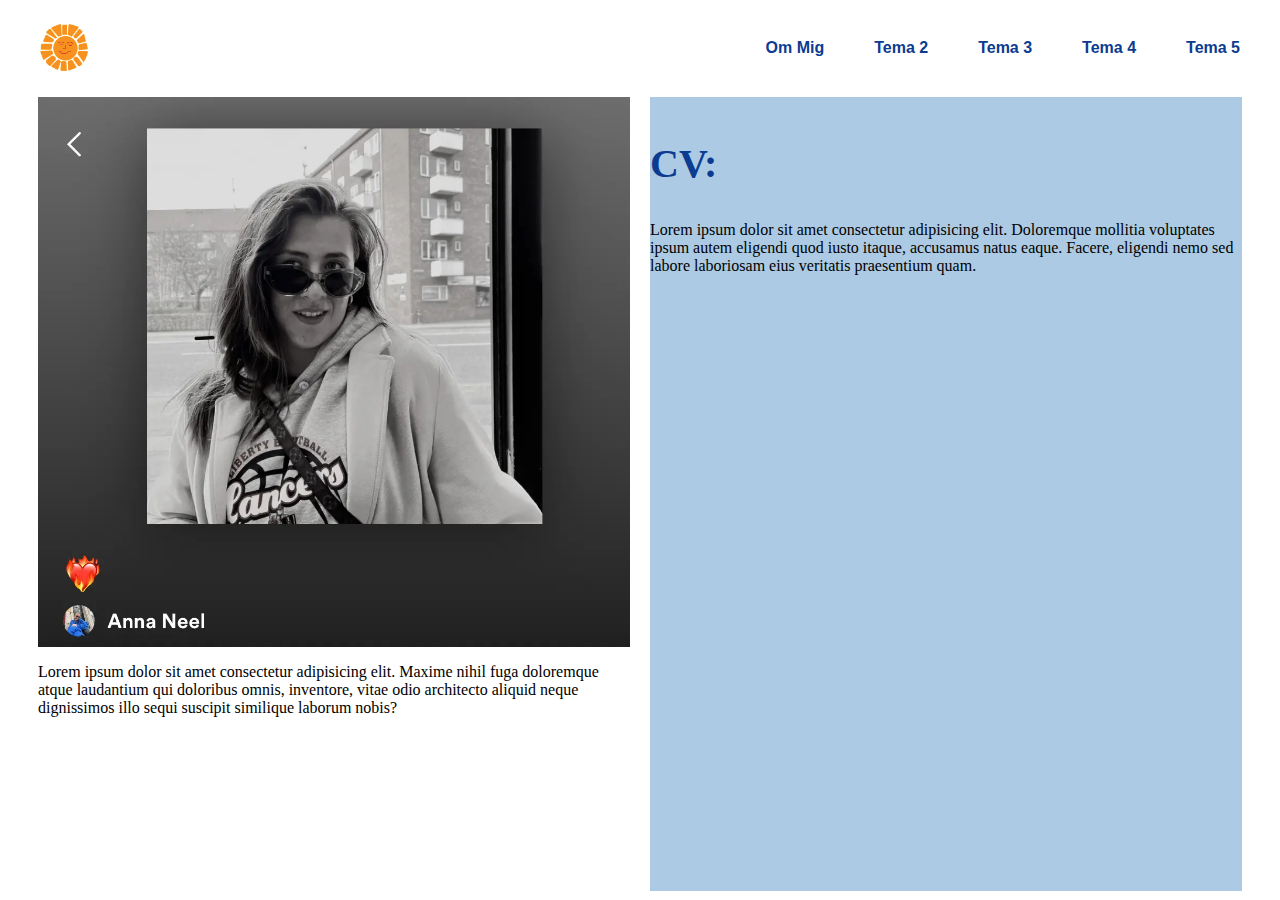
==== cv.html @ e5fc22d8 "rettelser" ====
<!DOCTYPE html>
<html lang="da">

<head>
    <meta charset="UTF-8">
    <meta http-equiv="X-UA-Compatible" content="IE=edge">
    <meta name="viewport" content="width=device-width, initial-scale=1.0">
    <title>Om mig</title>
    <link rel="stylesheet" href="style.css">
    <link rel="stylesheet" href="layout.css">
    <link rel="stylesheet" href="burgermenu.css">
</head>

<body>
    <header>
        <div class="logo">
            <a href="index.html"> <img src="billeder/logo.png" alt="logo"></a>
        </div>
        <nav id="myNav" class="overlay">
            <a href="javascript:void(0)" class="closebtn" onclick="closeNav()"></a>
            <ul class="menu">
                <li><a href="cv.html">Om Mig</a></li>
                <li><a href="tema2.html">Tema 2</a></li>
                <li><a href="tema3.html">Tema 3</a></li>
                <li><a href="tema4.html">Tema 4</a></li>
                <li><a href="tema5.html">Tema 5</a></li>
            </ul>
        </nav>
        <div class="burger">
            <div class="line"></div>
            <div class="line"></div>
            <div class="line"></div>
        </div>
    </header>
    <main>
        <div class="om_mig">
            <div>
                <img src="billeder/portræt.webp" alt="portræt">
                <p>Lorem ipsum dolor sit amet consectetur adipisicing elit. Maxime nihil fuga doloremque atque
                    laudantium
                    qui doloribus omnis, inventore, vitae odio architecto aliquid neque dignissimos illo sequi suscipit
                    similique laborum nobis?</p>
            </div>
            <div>
                <div class="cv_box">
                    <h2>CV:</h2>
                    <p>Lorem ipsum dolor sit amet consectetur adipisicing elit. Doloremque mollitia voluptates ipsum
                        autem
                        eligendi quod iusto itaque, accusamus natus eaque. Facere, eligendi nemo sed labore laboriosam
                        eius
                        veritatis praesentium quam.</p>
                </div>
            </div>

        </div>

    </main>
    <script src="menu.js"></script>
</body>

</html>
---- style.css ----
img {
  width: 100%;
  height: auto;
  display: block;
  margin-left: auto;
  margin-right: auto;
}
.link {
  color: #0b3c91;
  font-weight: 600;
  font-size: 20px;
  background-color: #ea917a;
  border-radius: 30%;
  border: solid 2px #ea917a;
  padding: 10px;
}
/* ////////////Header //////// */
header .logo a {
  font-size: 0.5rem;
  align-items: start;
  -ms-flex-item-align: start;
}
.logo {
  width: 50px;
}
header {
  position: sticky;
  top: 0;
  padding: 1rem 2rem;
  /* box-shadow: 0 12px 28px 0 #fff8e3; */
  display: flex;
  margin-bottom: 10px;
  background-color: white;
}

header nav ul {
  display: flex;
  justify-content: center;
  align-items: center;
  list-style: none;
  margin: 0;
  padding: 0;
  padding-bottom: 0.4rem;
  gap: 50px;
  overflow-x: auto;
  height: 100%;
}
nav {
  width: 100%;
  display: flex;
  justify-content: flex-end;
}

ul {
  position: center;
}
a {
  text-decoration: none;
  color: #0b3c91;
  font-size: 16px;
  justify-content: space-between;
  text-align: right;
  font-family: "Anton", sans-serif;
  font-weight: 600;
}
/* //////////Footer/////// */
.sol {
  width: 30%;
  height: auto;
  display: block;
  margin-left: 10%;
  margin-top: -17%;
}
/* //////////////Forside //////////////// */
.forside_billede {
  width: 80%;
  height: auto;
  display: block;
  margin-left: 10%;
  margin-top: -17%;
}
/* /////////Om mig//////////////// */

.cv_box {
  background-color: #accae3;
  padding-bottom: 600px;
  padding-top: 10px;
}
/* ////////Tema 2 */

.emnesite_box {
  background-color: #accae3;
  padding-bottom: 500px;
  padding-top: 10px;
}
.website_box {
  background-color: #accae3;
  padding-bottom: 103px;
  padding-top: 10px;
  padding-bottom: 20px;
}
.logoer_emne2 {
  width: 20%;
  height: auto;
  margin-left: auto;
  margin-right: auto;
  margin-top: 50px;
  border-radius: 50%;
  background-clip: padding-box;
}
.computer_web {
  width: 100%;
  height: auto;

  margin-left: auto;
  margin-right: auto;
}

/* ////////Typografier//////// */
h1 {
  color: #fe630f;
  font-weight: 600;
  font-size: 100px;
  margin-left: 15%;
}
h2 {
  color: #0b3c91;
  font-weight: 600;
  font-size: 40px;
}
/* ///////////Animationer på ting ///////////// */
.billede {
  width: 400px;
  height: 400px;
  transition: transform 2s ease-in-out;
}
---- layout.css ----
.grid_footer {
  display: grid;
  grid-template-columns: 1fr 1fr;
}

@media (min-width: 810px) {
  .om_mig {
    display: grid;
    grid-template-columns: 1fr 1fr;
    /* flex-direction: column; */
    margin-right: 30px;
    margin-left: 30px;
    gap: 20px;
  }

  /* ////////Emne 2////////////// */
  .grid_website {
    display: grid;
    grid-template-columns: 1fr 1fr 1fr;
    margin-right: 30px;
    margin-left: 30px;
    gap: 20px;
    margin-bottom: 41px;
  }
  .grid_website_2 {
    display: grid;
    grid-template-columns: 1fr 1fr 1fr;
    margin-right: 30px;
    margin-left: 30px;
    gap: 20px;
    margin-bottom: 41px;
  }
  .flex_col {
    display: flex;
    flex-direction: column;
  }
}

.grid_solnedgang {
  display: grid;
  grid-template-columns: 1fr 1fr;
  margin-right: 30px;
  margin-left: 30px;
  gap: 20px;
  margin-bottom: 41px;
}
---- burgermenu.css ----
@media screen and (max-width: 800px) {
  header {
    display: flex;
    justify-content: space-between;
    align-items: end;
    padding: 20px;
    background-color: #ffffff00;
  }

  .logo img {
    width: 200px;
  }

  nav {
    display: flex;
    align-items: center;
  }

  .menu {
    display: flex;
    list-style: none;
    margin: 0;
    padding: 0;
  }

  .menu li {
    margin-right: 20px;
  }

  .menu li:last-child {
    margin-right: 0;
  }

  .menu a {
    display: block;
    padding: 10px;
    color: #333;
    text-decoration: none;
    transition: color 0.3s;
  }

  .menu a:hover {
    color: #18568c;
  }
  .burger {
    width: 30px;
    height: 20px;
    cursor: pointer;
  }

  .burger .line {
    width: 100%;
    height: 2px;
    background-color: #333;
    margin-bottom: 5px;
  }
  .burger {
    display: none;
  }
  .menu {
    display: none;
  }
  .burger {
    display: block;
  }
  .burger.active .line:nth-child(1) {
    transform: rotate(45deg) translate(5px, 5px);
  }

  .burger.active .line:nth-child(2) {
    opacity: 0;
  }

  .burger.active .line:nth-child(3) {
    transform: rotate(-45deg) translate(5px, -5px);
  }

  nav.active .menu {
    display: block;
    background-color: #82b0d9c2;
    position: absolute;
    top: 60px;
    left: 0;
    width: 100%;
    box-shadow: 0 0 10px rgba(0, 0, 0, 0.1);
    z-index: 1;
  }

  nav.active .menu li {
    margin: 10px 20px;
  }

  nav.active .menu a {
    text-align: center;
    font-size: 24px;
  }
  .logo img {
    width: 150px;
  }
}
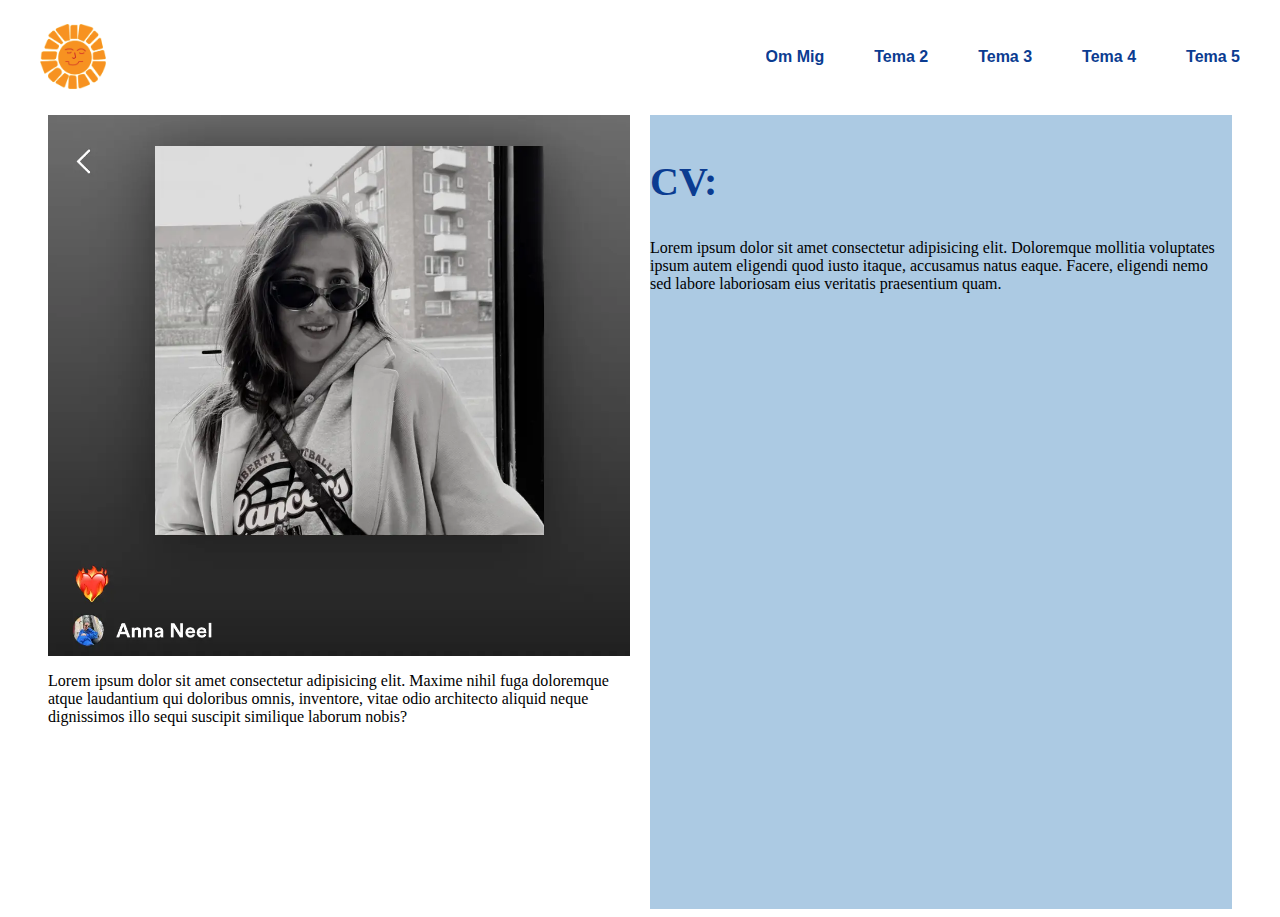
==== commit 2ba55eb8: "nyt" ====
--- a/cv.html
+++ b/cv.html
@@ -35,7 +35,9 @@
     <main>
         <div class="om_mig">
             <div>
-                <img src="billeder/portræt.webp" alt="portræt">
+                <a href="index.html">
+                    <img src="billeder/portræt.webp" alt="portræt">
+                </a>
                 <p>Lorem ipsum dolor sit amet consectetur adipisicing elit. Maxime nihil fuga doloremque atque
                     laudantium
                     qui doloribus omnis, inventore, vitae odio architecto aliquid neque dignissimos illo sequi suscipit
--- a/style.css
+++ b/style.css
@@ -4,6 +4,10 @@
   display: block;
   margin-left: auto;
   margin-right: auto;
+}
+main {
+  margin-left: 10px;
+  margin-right: 10px;
 }
 .link {
   color: #0b3c91;
@@ -21,10 +25,10 @@
   -ms-flex-item-align: start;
 }
 .logo {
-  width: 50px;
+  width: 20px;
 }
 header {
-  position: sticky;
+  /* position: sticky; */
   top: 0;
   padding: 1rem 2rem;
   /* box-shadow: 0 12px 28px 0 #fff8e3; */
@@ -53,7 +57,9 @@
 
 ul {
   position: center;
-}
+  color: #0b3c91;
+}
+
 a {
   text-decoration: none;
   color: #0b3c91;
@@ -71,6 +77,7 @@
   margin-left: 10%;
   margin-top: -17%;
 }
+
 /* //////////////Forside //////////////// */
 .forside_billede {
   width: 80%;
@@ -94,7 +101,7 @@
   padding-top: 10px;
 }
 .website_box {
-  background-color: #accae3;
+  /* background-color: #accae3; */
   padding-bottom: 103px;
   padding-top: 10px;
   padding-bottom: 20px;
@@ -111,16 +118,164 @@
 .computer_web {
   width: 100%;
   height: auto;
-
-  margin-left: auto;
-  margin-right: auto;
-}
+  margin-left: auto;
+  margin-right: auto;
+}
+.computer_web_stor {
+  width: 100%;
+  height: auto;
+  margin-left: auto;
+  margin-right: auto;
+}
+.image_container_2 {
+  position: relative;
+  display: inline-block;
+}
+
+.image_link_2 {
+  position: absolute;
+  top: 81%;
+  left: 51%;
+  transform: translate(-50%, -50%);
+  background-color: none;
+  padding: 8px 0px;
+  text-decoration: none;
+  font-weight: bold;
+  border-radius: 5px;
+  color: black;
+  font-weight: 600;
+  font-size: 20px;
+  background-color: whitesmoke;
+  border: solid 4px black;
+  padding: 10px;
+}
+
+.image_link_2:hover {
+  background-color: #accae3;
+}
+
+/* ////////////Tema 3/////////// */
+
+.billede_3 {
+  width: 100%;
+  height: auto;
+  margin-left: auto;
+  transition: transform 0.1s linear;
+}
+.billede_4 {
+  width: 100%;
+  height: auto;
+  margin-left: auto;
+}
+.pitch_box {
+  width: 82%;
+  height: auto;
+  margin-left: auto;
+  margin-right: auto;
+  margin-top: 20px;
+  border-radius: 50%;
+  background-clip: padding-box;
+}
+.billede_pitch {
+  width: 50%;
+  height: auto;
+  display: block;
+  margin-left: auto;
+  margin-right: auto;
+}
+.image_container {
+  position: relative;
+  display: inline-block;
+}
+
+.image_link {
+  position: absolute;
+  top: 28%;
+  left: 47%;
+  transform: translate(-50%, -50%);
+  background-color: none;
+  color: #f2e546;
+  padding: 8px 0px;
+  text-decoration: none;
+  font-weight: bold;
+  border-radius: 5px;
+}
+
+.image_link:hover {
+  background-color: rgba(0, 0, 0, 0.7);
+}
+
+/* /////////Tema 4////// */
+.spil_billede {
+  width: 90%;
+  height: auto;
+  margin-left: auto;
+  margin-right: auto;
+}
+.joystick {
+  width: 13%;
+  height: 150%;
+  margin-left: auto;
+  margin-right: auto;
+  margin-top: -12%;
+}
+.spil_box {
+  background-color: #accae3;
+  padding-bottom: 170px;
+  padding-top: 11px;
+  width: 33%;
+  height: auto;
+  margin-left: auto;
+  margin-right: auto;
+  margin-top: -184px;
+  background-clip: padding-box;
+  border-radius: 48%;
+}
+
+.tekst_spil {
+  color: black;
+  font-family: Impact, Haettenschweiler, "Arial Narrow Bold", sans-serif;
+  margin-left: 20px;
+  margin-right: 42px;
+  font-size: 11px;
+}
+.spil_css_1 {
+  width: 100%;
+  margin-top: 10%;
+}
+.spil_css_2 {
+  width: 50%;
+  height: 96%;
+  margin-top: 6.5%;
+}
+.baby_1 {
+  width: 13%;
+  margin-right: 20px;
+  margin-top: 20px;
+}
+.baby_2 {
+  width: 13%;
+  margin-right: 80px;
+  margin-top: 80px;
+}
+.kodning_billeder_1 {
+  width: 102%;
+  margin-top: 22px;
+  margin-bottom: 22px;
+}
+.kodning_billeder_2 {
+  width: 100%;
+  margin-top: 22px;
+  margin-bottom: 22px;
+}
+
+/* ///////Tema 5////////// */
 
 /* ////////Typografier//////// */
 h1 {
   color: #fe630f;
   font-weight: 600;
-  font-size: 100px;
+  font-size: 73px;
   margin-left: 15%;
 }
 h2 {
@@ -128,9 +283,23 @@
   font-weight: 600;
   font-size: 40px;
 }
+h3 {
+  color: #fe630f;
+  font-weight: 100;
+  font-size: 20px;
+}
+p {
+  color: black;
+  font-family: "Times New Roman", Times, serif;
+  margin-left: auto;
+  margin-right: auto;
+}
 /* ///////////Animationer på ting ///////////// */
 .billede {
-  width: 400px;
-  height: 400px;
+  width: auto;
+  height: auto;
   transition: transform 2s ease-in-out;
 }
+.billede_pitch {
+  transition: transform 2s ease-in-out;
+}
--- a/layout.css
+++ b/layout.css
@@ -12,35 +12,122 @@
     margin-left: 30px;
     gap: 20px;
   }
-
+  .logo {
+    width: 70px;
+  }
+  header .logo a {
+    font-size: 0.5rem;
+    align-items: start;
+    -ms-flex-item-align: start;
+  }
+  h1 {
+    color: #fe630f;
+    font-weight: 600;
+    font-size: 100px;
+    margin-left: 15%;
+  }
   /* ////////Emne 2////////////// */
   .grid_website {
     display: grid;
-    grid-template-columns: 1fr 1fr 1fr;
+    grid-template-columns: 1fr 1fr;
+    margin-right: 30px;
+    margin-left: 30px;
+    gap: 20px;
+    margin-bottom: 41px;
+    margin-top: 71px;
+  }
+
+  .flex_col {
+    display: flex;
+    flex-direction: column;
+    gap: 30px;
+  }
+  .grid_solnedgang {
+    display: grid;
+    grid-template-columns: 1fr 1fr;
+    margin-right: 30px;
+    margin-left: 30px;
+    gap: 20px;
+    margin-bottom: 41px;
+    margin-top: 160px;
+  }
+
+  /* /////////Emen 3///////// */
+
+  .grid_emne3 {
+    display: grid;
+    grid-template-columns: 1fr 1fr;
+    margin-right: 30px;
+    margin-left: 30px;
+    gap: 20px;
+    margin-bottom: 41px;
+    margin-top: 160px;
+  }
+  /* //////Emne 4 ///// */
+  .grid_spil {
+    display: grid;
+    grid-template-columns: 1fr 1fr;
     margin-right: 30px;
     margin-left: 30px;
     gap: 20px;
     margin-bottom: 41px;
   }
-  .grid_website_2 {
+  .grid_joystick {
+    display: grid;
+    grid-template-columns: 1fr 1fr;
+    margin-right: 30px;
+    margin-left: 30px;
+    gap: 30px;
+    margin-bottom: 41px;
+  }
+  .container {
+    display: flex;
+    justify-content: center;
+    align-items: center;
+  }
+
+  .flex_spil {
+    display: flex;
+    flex-direction: column;
+    gap: 30px;
+    justify-content: center;
+    align-items: center;
+  }
+  .grid_baby {
+    display: grid;
+    grid-template-columns: 1fr 1fr;
+    margin-right: -57px;
+    margin-left: 473px;
+    width: 25%;
+    margin-bottom: -93px;
+  }
+  .spil_box_grid {
+    display: grid;
+    grid-template-columns: 1fr 1fr;
+    margin-right: 50px;
+    margin-left: 50px;
+    margin-bottom: 41px;
+    background-color: #b7e7f2;
+  }
+  .spil_box_2 {
     display: grid;
     grid-template-columns: 1fr 1fr 1fr;
+    margin-right: 50px;
+    margin-left: 50px;
+    background-color: #b7e7f2;
+    margin-left: 50px;
+    margin-right: 50px;
+    gap: 20px;
+  }
+
+  /* ///////Emne 5//// */
+  .grid_passion_video {
+    display: grid;
+    grid-template-columns: 1fr 1fr;
     margin-right: 30px;
     margin-left: 30px;
     gap: 20px;
     margin-bottom: 41px;
-  }
-  .flex_col {
-    display: flex;
-    flex-direction: column;
+    margin-top: 160px;
   }
 }
-
-.grid_solnedgang {
-  display: grid;
-  grid-template-columns: 1fr 1fr;
-  margin-right: 30px;
-  margin-left: 30px;
-  gap: 20px;
-  margin-bottom: 41px;
-}
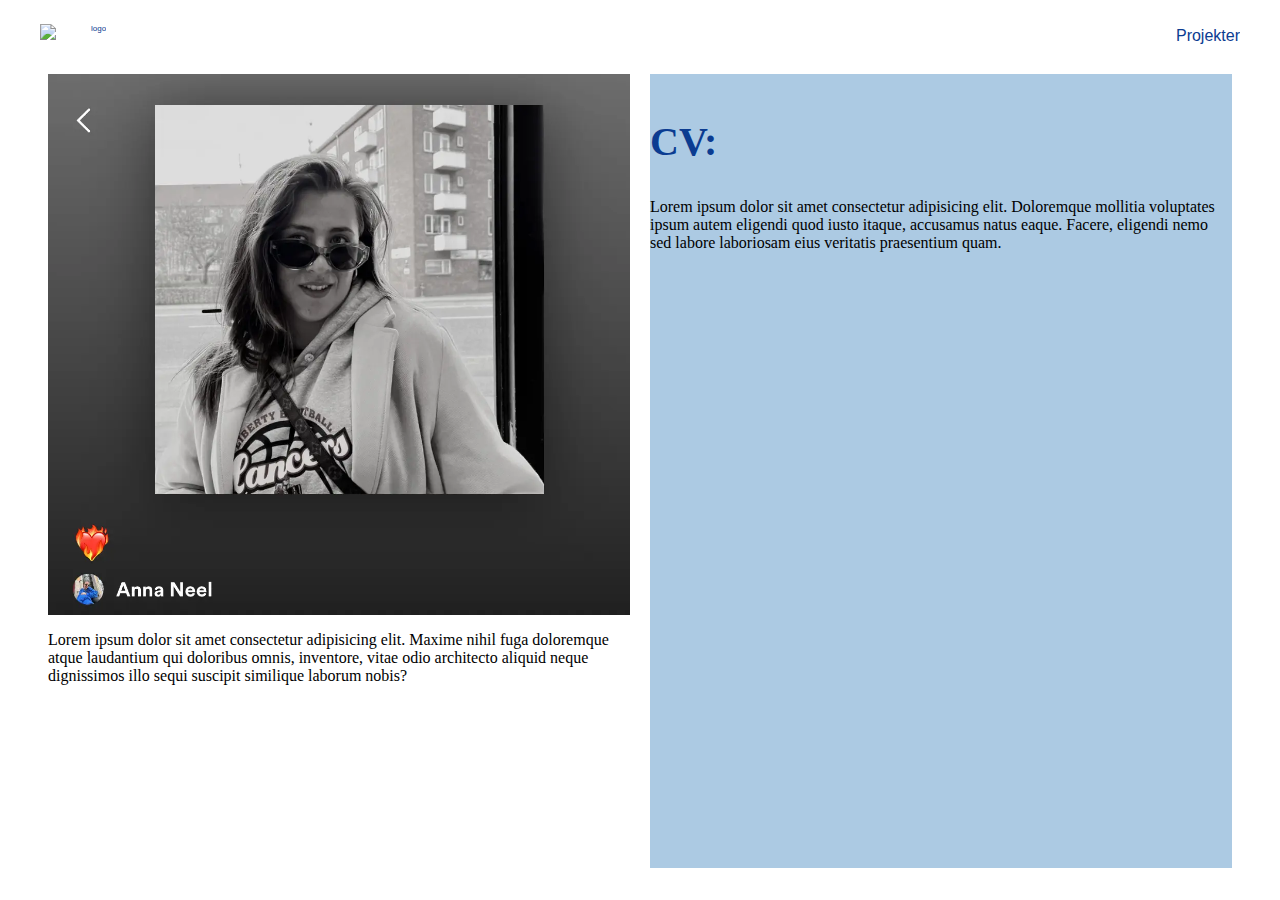
==== commit b3e8db7a: "hej" ====
--- a/cv.html
+++ b/cv.html
@@ -14,16 +14,12 @@
 <body>
     <header>
         <div class="logo">
-            <a href="index.html"> <img src="billeder/logo.png" alt="logo"></a>
+            <a href="index.html"> <img src="billeder/logo.svg" alt="logo"></a>
         </div>
         <nav id="myNav" class="overlay">
-            <a href="javascript:void(0)" class="closebtn" onclick="closeNav()"></a>
+            <!-- <a href="javascript:void(0)" class="closebtn" onclick="closeNav()"></a> -->
             <ul class="menu">
-                <li><a href="cv.html">Om Mig</a></li>
-                <li><a href="tema2.html">Tema 2</a></li>
-                <li><a href="tema3.html">Tema 3</a></li>
-                <li><a href="tema4.html">Tema 4</a></li>
-                <li><a href="tema5.html">Tema 5</a></li>
+                <li><a href="protjekter.html">Projekter</a></li>
             </ul>
         </nav>
         <div class="burger">
--- a/style.css
+++ b/style.css
@@ -9,7 +9,7 @@
   margin-left: 10px;
   margin-right: 10px;
 }
-.link {
+link {
   color: #0b3c91;
   font-weight: 600;
   font-size: 20px;
@@ -24,14 +24,12 @@
   align-items: start;
   -ms-flex-item-align: start;
 }
-.logo {
+logo {
   width: 20px;
 }
 header {
-  /* position: sticky; */
   top: 0;
   padding: 1rem 2rem;
-  /* box-shadow: 0 12px 28px 0 #fff8e3; */
   display: flex;
   margin-bottom: 10px;
   background-color: white;
@@ -59,7 +57,6 @@
   position: center;
   color: #0b3c91;
 }
-
 a {
   text-decoration: none;
   color: #0b3c91;
@@ -67,8 +64,9 @@
   justify-content: space-between;
   text-align: right;
   font-family: "Anton", sans-serif;
-  font-weight: 600;
-}
+  font-weight: 90;
+}
+
 /* //////////Footer/////// */
 .sol {
   width: 30%;
@@ -96,8 +94,7 @@
 /* ////////Tema 2 */
 
 .emnesite_box {
-  background-color: #accae3;
-  padding-bottom: 500px;
+  /* background-color: #accae3; */
   padding-top: 10px;
 }
 .website_box {
@@ -153,7 +150,43 @@
 .image_link_2:hover {
   background-color: #accae3;
 }
-
+/* ////////Protjekt ////// */
+.protjekt_computer {
+  width: 60%;
+}
+.grid_protjekt {
+  display: grid;
+  grid-template-columns: 1fr 1fr;
+  grid-template-rows: 1fr 1fr;
+  column-gap: 22%;
+  row-gap: 5%;
+  position: absolute;
+  top: 30%;
+  left: 34%;
+  padding: 0 5% 0 5%;
+  width: 22%;
+}
+
+.grid_tema2 {
+  grid-column: 1;
+  grid-row: 1;
+  width: fit-content;
+}
+.grid_tema3 {
+  grid-column: 2;
+  grid-row: 1;
+  width: fit-content;
+}
+.grid_tema4 {
+  grid-column: 1;
+  grid-row: 2;
+  width: fit-content;
+}
+.grid_tema5 {
+  grid-column: 2;
+  grid-row: 2;
+  width: fit-content;
+}
 /* ////////////Tema 3/////////// */
 
 .billede_3 {
@@ -219,18 +252,6 @@
   margin-right: auto;
   margin-top: -12%;
 }
-.spil_box {
-  background-color: #accae3;
-  padding-bottom: 170px;
-  padding-top: 11px;
-  width: 33%;
-  height: auto;
-  margin-left: auto;
-  margin-right: auto;
-  margin-top: -184px;
-  background-clip: padding-box;
-  border-radius: 48%;
-}
 
 .tekst_spil {
   color: black;
@@ -244,19 +265,15 @@
   margin-top: 10%;
 }
 .spil_css_2 {
-  width: 50%;
+  width: 57%;
   height: 96%;
   margin-top: 6.5%;
 }
 .baby_1 {
-  width: 13%;
-  margin-right: 20px;
-  margin-top: 20px;
+  width: 100%;
 }
 .baby_2 {
-  width: 13%;
-  margin-right: 80px;
-  margin-top: 80px;
+  width: 100%;
 }
 .kodning_billeder_1 {
   width: 102%;
@@ -270,6 +287,11 @@
 }
 
 /* ///////Tema 5////////// */
+
+.linje {
+  border-right: #fe630f 1px solid;
+  padding-right: 85px;
+}
 
 /* ////////Typografier//////// */
 h1 {
--- a/layout.css
+++ b/layout.css
@@ -26,6 +26,10 @@
     font-size: 100px;
     margin-left: 15%;
   }
+  /* //////Protjekt side///// */
+  .grid_protjekt {
+    row-gap: 15%;
+  }
   /* ////////Emne 2////////////// */
   .grid_website {
     display: grid;
@@ -37,11 +41,6 @@
     margin-top: 71px;
   }
 
-  .flex_col {
-    display: flex;
-    flex-direction: column;
-    gap: 30px;
-  }
   .grid_solnedgang {
     display: grid;
     grid-template-columns: 1fr 1fr;
@@ -50,6 +49,14 @@
     gap: 20px;
     margin-bottom: 41px;
     margin-top: 160px;
+    border-top: #fe630f solid 2px;
+  }
+  .grid_mood {
+    display: grid;
+    grid-template-columns: 1fr 1fr;
+    margin-right: 30px;
+    margin-left: 30px;
+    gap: 20px;
   }
 
   /* /////////Emen 3///////// */
@@ -71,6 +78,7 @@
     margin-left: 30px;
     gap: 20px;
     margin-bottom: 41px;
+    margin-top: 71px;
   }
   .grid_joystick {
     display: grid;
@@ -106,7 +114,7 @@
     grid-template-columns: 1fr 1fr;
     margin-right: 50px;
     margin-left: 50px;
-    margin-bottom: 41px;
+    margin-bottom: 150px;
     background-color: #b7e7f2;
   }
   .spil_box_2 {
@@ -118,6 +126,17 @@
     margin-left: 50px;
     margin-right: 50px;
     gap: 20px;
+    margin-bottom: 150px;
+  }
+  .spil_box {
+    display: grid;
+    grid-template-columns: 1fr 1fr 1fr;
+    margin-right: 50px;
+    margin-left: 50px;
+    background-color: #b7e7f2;
+    gap: 20px;
+    margin-bottom: 150px;
+    margin-top: -38px;
   }
 
   /* ///////Emne 5//// */
@@ -130,4 +149,11 @@
     margin-bottom: 41px;
     margin-top: 160px;
   }
+  .grid_redesign {
+    display: grid;
+    grid-template-columns: 1fr 1fr;
+    margin-right: 50px;
+    margin-left: 50px;
+    gap: 20px;
+  }
 }
--- a/burgermenu.css
+++ b/burgermenu.css
@@ -83,7 +83,6 @@
     left: 0;
     width: 100%;
     box-shadow: 0 0 10px rgba(0, 0, 0, 0.1);
-    z-index: 1;
   }
 
   nav.active .menu li {
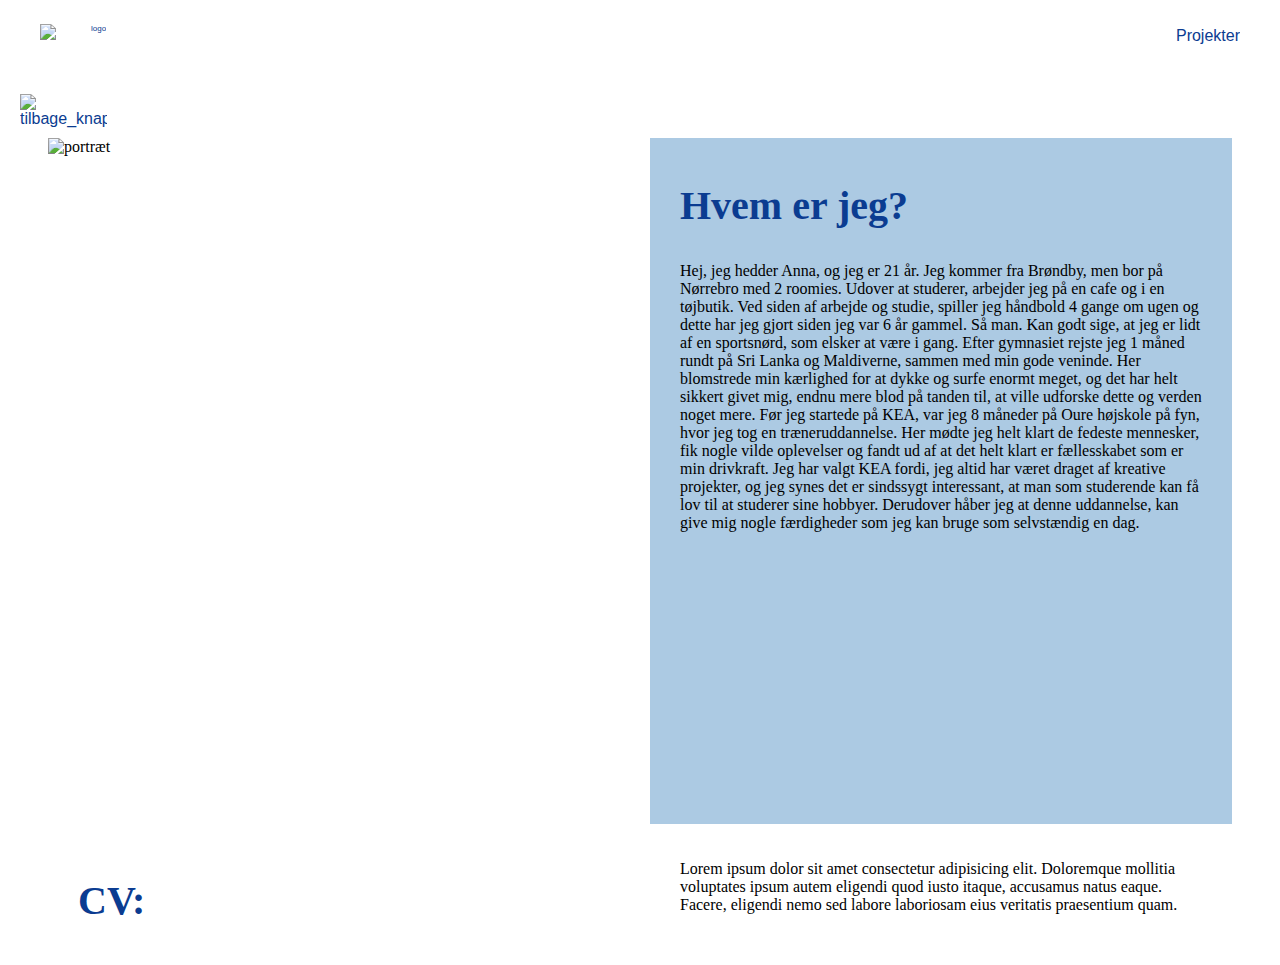
==== commit bb0dbebb: "nyt" ====
--- a/cv.html
+++ b/cv.html
@@ -14,7 +14,7 @@
 <body>
     <header>
         <div class="logo">
-            <a href="index.html"> <img src="billeder/logo.svg" alt="logo"></a>
+            <a href="index.html"> <img src="billeder/logo_1.svg" alt="logo"></a>
         </div>
         <nav id="myNav" class="overlay">
             <!-- <a href="javascript:void(0)" class="closebtn" onclick="closeNav()"></a> -->
@@ -29,26 +29,38 @@
         </div>
     </header>
     <main>
+        <div class="tilbage_knap">
+            <a href="protjekter.html"> <img src="billeder/tilbage_knap.svg" alt="tilbage_knap"></a>
+        </div>
         <div class="om_mig">
             <div>
-                <a href="index.html">
-                    <img src="billeder/portræt.webp" alt="portræt">
-                </a>
-                <p>Lorem ipsum dolor sit amet consectetur adipisicing elit. Maxime nihil fuga doloremque atque
-                    laudantium
-                    qui doloribus omnis, inventore, vitae odio architecto aliquid neque dignissimos illo sequi suscipit
-                    similique laborum nobis?</p>
+                <img src="billeder/portræt_2.webp" alt="portræt">
+
             </div>
             <div>
                 <div class="cv_box">
-                    <h2>CV:</h2>
-                    <p>Lorem ipsum dolor sit amet consectetur adipisicing elit. Doloremque mollitia voluptates ipsum
-                        autem
-                        eligendi quod iusto itaque, accusamus natus eaque. Facere, eligendi nemo sed labore laboriosam
-                        eius
-                        veritatis praesentium quam.</p>
+                    <h2>Hvem er jeg?</h2>
+                    <p>Hej, jeg hedder Anna, og jeg er 21 år. Jeg kommer fra Brøndby, men bor på Nørrebro med 2 roomies.
+                        Udover at studerer, arbejder jeg på en cafe og i en tøjbutik. Ved siden af arbejde og studie,
+                        spiller jeg håndbold 4 gange om ugen og dette har jeg gjort siden jeg var 6 år gammel. Så man.
+                        Kan godt sige, at jeg er lidt af en sportsnørd, som elsker at være i gang. Efter gymnasiet
+                        rejste jeg 1 måned rundt på Sri Lanka og Maldiverne, sammen med min gode veninde. Her blomstrede
+                        min kærlighed for at dykke og surfe enormt meget, og det har helt sikkert givet mig, endnu mere
+                        blod på tanden til, at ville udforske dette og verden noget mere. Før jeg startede på KEA, var
+                        jeg 8 måneder på Oure højskole på fyn, hvor jeg tog en træneruddannelse. Her mødte jeg helt
+                        klart de fedeste mennesker, fik nogle vilde oplevelser og fandt ud af at det helt klart er
+                        fællesskabet som er min drivkraft. Jeg har valgt KEA fordi, jeg altid har været draget af
+                        kreative projekter, og jeg synes det er sindssygt interessant, at man som studerende kan få lov
+                        til at studerer sine hobbyer. Derudover håber jeg at denne uddannelse, kan give mig nogle
+                        færdigheder som jeg kan bruge som selvstændig en dag. </p>
                 </div>
             </div>
+            <h2>CV:</h2>
+            <p>Lorem ipsum dolor sit amet consectetur adipisicing elit. Doloremque mollitia voluptates ipsum
+                autem
+                eligendi quod iusto itaque, accusamus natus eaque. Facere, eligendi nemo sed labore laboriosam
+                eius
+                veritatis praesentium quam.</p>
 
         </div>
 
--- a/style.css
+++ b/style.css
@@ -9,7 +9,7 @@
   margin-left: 10px;
   margin-right: 10px;
 }
-link {
+.link_2 {
   color: #0b3c91;
   font-weight: 600;
   font-size: 20px;
@@ -17,6 +17,14 @@
   border-radius: 30%;
   border: solid 2px #ea917a;
   padding: 10px;
+  margin-left: 30px;
+  margin-right: 30px;
+}
+.tilbage_knap {
+  width: 7%;
+  margin-left: 2px;
+  margin-top: 30px;
+  margin-bottom: 10px;
 }
 /* ////////////Header //////// */
 header .logo a {
@@ -24,9 +32,7 @@
   align-items: start;
   -ms-flex-item-align: start;
 }
-logo {
-  width: 20px;
-}
+
 header {
   top: 0;
   padding: 1rem 2rem;
@@ -88,14 +94,14 @@
 
 .cv_box {
   background-color: #accae3;
-  padding-bottom: 600px;
+  padding-bottom: 276px;
   padding-top: 10px;
 }
 /* ////////Tema 2 */
 
 .emnesite_box {
   /* background-color: #accae3; */
-  padding-top: 10px;
+  padding-top: 5px;
 }
 .website_box {
   /* background-color: #accae3; */
@@ -304,6 +310,8 @@
   color: #0b3c91;
   font-weight: 600;
   font-size: 40px;
+  margin-left: 30px;
+  margin-right: 30px;
 }
 h3 {
   color: #fe630f;
@@ -313,8 +321,8 @@
 p {
   color: black;
   font-family: "Times New Roman", Times, serif;
-  margin-left: auto;
-  margin-right: auto;
+  margin-left: 30px;
+  margin-right: 30px;
 }
 /* ///////////Animationer på ting ///////////// */
 .billede {
--- a/layout.css
+++ b/layout.css
@@ -49,7 +49,6 @@
     gap: 20px;
     margin-bottom: 41px;
     margin-top: 160px;
-    border-top: #fe630f solid 2px;
   }
   .grid_mood {
     display: grid;
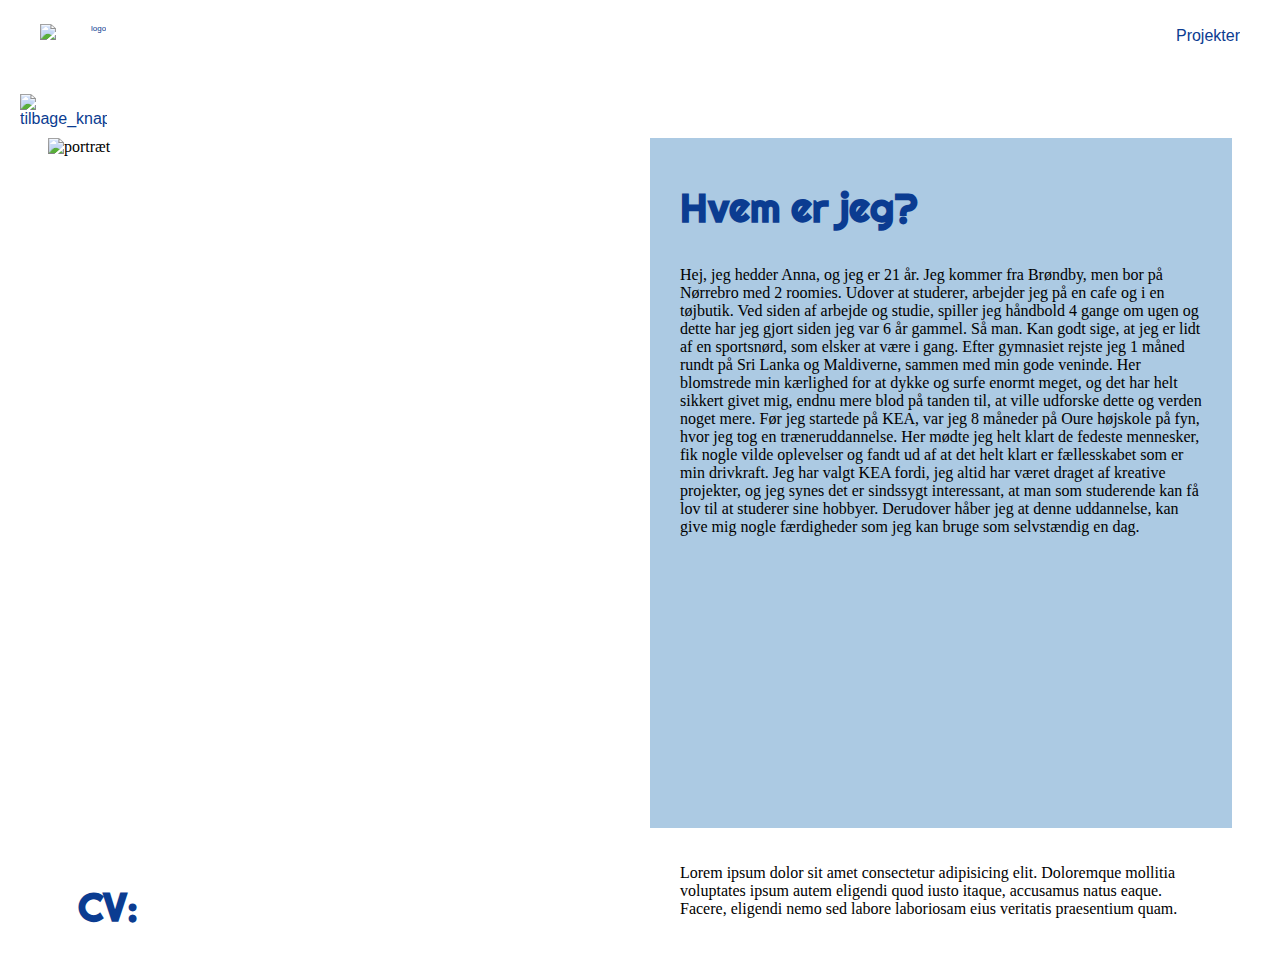
==== commit 14db2a4b: "nyt" ====
--- a/cv.html
+++ b/cv.html
@@ -6,6 +6,9 @@
     <meta http-equiv="X-UA-Compatible" content="IE=edge">
     <meta name="viewport" content="width=device-width, initial-scale=1.0">
     <title>Om mig</title>
+    <link rel="preconnect" href="https://fonts.googleapis.com">
+    <link rel="preconnect" href="https://fonts.gstatic.com" crossorigin>
+    <link href="https://fonts.googleapis.com/css2?family=Righteous&display=swap" rel="stylesheet">
     <link rel="stylesheet" href="style.css">
     <link rel="stylesheet" href="layout.css">
     <link rel="stylesheet" href="burgermenu.css">
--- a/style.css
+++ b/style.css
@@ -305,6 +305,7 @@
   font-weight: 600;
   font-size: 73px;
   margin-left: 15%;
+  font-family: "Righteous", cursive;
 }
 h2 {
   color: #0b3c91;
@@ -312,11 +313,18 @@
   font-size: 40px;
   margin-left: 30px;
   margin-right: 30px;
+  font-family: "Righteous", cursive;
 }
 h3 {
   color: #fe630f;
   font-weight: 100;
   font-size: 20px;
+}
+h4 {
+  color: #fe630f;
+  font-weight: 100;
+  font-size: 20px;
+  font-family: "Righteous";
 }
 p {
   color: black;
--- a/layout.css
+++ b/layout.css
@@ -38,7 +38,7 @@
     margin-left: 30px;
     gap: 20px;
     margin-bottom: 41px;
-    margin-top: 71px;
+    margin-top: 10px;
   }
 
   .grid_solnedgang {
@@ -67,7 +67,7 @@
     margin-left: 30px;
     gap: 20px;
     margin-bottom: 41px;
-    margin-top: 160px;
+    margin-top: 10px;
   }
   /* //////Emne 4 ///// */
   .grid_spil {
@@ -146,7 +146,6 @@
     margin-left: 30px;
     gap: 20px;
     margin-bottom: 41px;
-    margin-top: 160px;
   }
   .grid_redesign {
     display: grid;
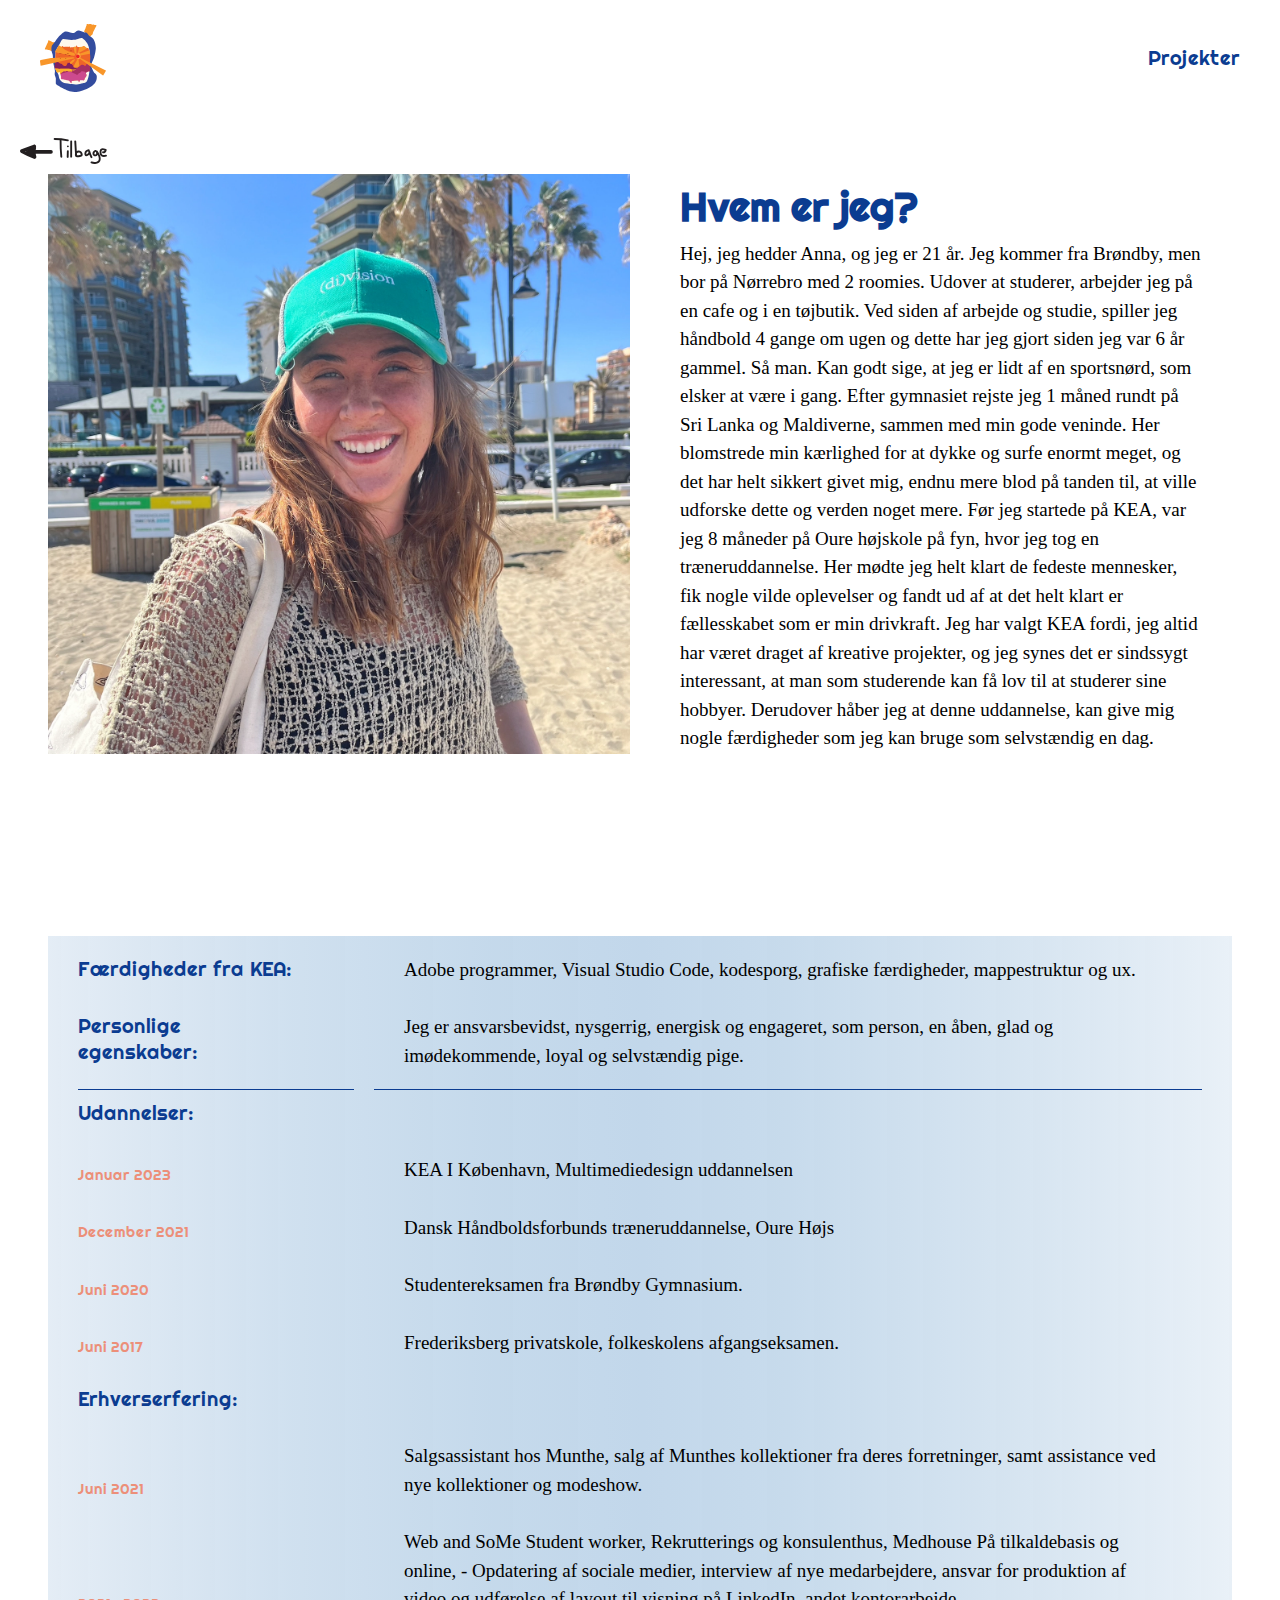
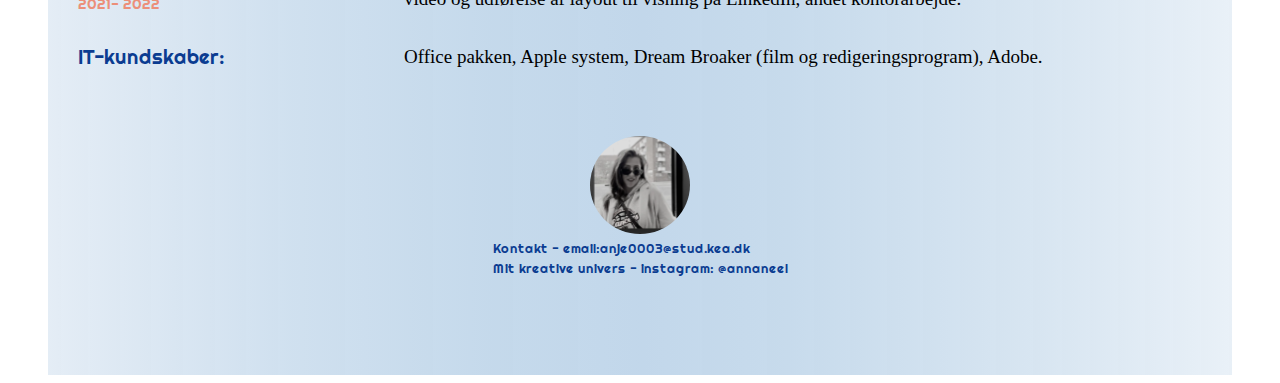
==== commit 8e845646: "nyt" ====
--- a/cv.html
+++ b/cv.html
@@ -43,7 +43,8 @@
             <div>
                 <div class="cv_box">
                     <h2>Hvem er jeg?</h2>
-                    <p>Hej, jeg hedder Anna, og jeg er 21 år. Jeg kommer fra Brøndby, men bor på Nørrebro med 2 roomies.
+                    <p class="p_cv">Hej, jeg hedder Anna, og jeg er 21 år. Jeg kommer fra Brøndby, men bor på Nørrebro
+                        med 2 roomies.
                         Udover at studerer, arbejder jeg på en cafe og i en tøjbutik. Ved siden af arbejde og studie,
                         spiller jeg håndbold 4 gange om ugen og dette har jeg gjort siden jeg var 6 år gammel. Så man.
                         Kan godt sige, at jeg er lidt af en sportsnørd, som elsker at være i gang. Efter gymnasiet
@@ -58,16 +59,86 @@
                         færdigheder som jeg kan bruge som selvstændig en dag. </p>
                 </div>
             </div>
-            <h2>CV:</h2>
-            <p>Lorem ipsum dolor sit amet consectetur adipisicing elit. Doloremque mollitia voluptates ipsum
-                autem
-                eligendi quod iusto itaque, accusamus natus eaque. Facere, eligendi nemo sed labore laboriosam
-                eius
-                veritatis praesentium quam.</p>
+        </div>
+        <div class="cv_box_2">
+            <div class="grid_box">
+                <div>
+                    <h3 class="h4bl">Færdigheder fra KEA:</h3>
+                </div>
+                <div>
+                    <p class="cv_p">Adobe programmer, Visual Studio Code, kodesporg, grafiske færdigheder, mappestruktur
+                        og ux.</p>
+                </div>
+            </div>
 
+            <div class="grid_box">
+                <div class="linje_bund">
+                    <h3 class="h4">Personlige egenskaber:</h3>
+                </div>
+                <div class="linje_bund">
+                    <p class="cv_p">Jeg er ansvarsbevidst, nysgerrig, energisk og engageret, som person, en åben, glad
+                        og
+                        imødekommende, loyal og
+                        selvstændig pige.</p>
+                </div>
+            </div>
+            <div class="grid_box">
+                <h3>Udannelser:</h3>
+            </div>
+            <div class="grid_box">
+                <h4 class="h3_cv">Januar 2023</h4>
+                <p class="cv_p">KEA I København, Multimediedesign uddannelsen</p>
+            </div>
+            <div class="grid_box">
+                <h4 class="h3_cv">December 2021</h4>
+                <p class="cv_p">Dansk Håndboldsforbunds træneruddannelse, Oure Højs</p>
+            </div>
+            <div class="grid_box">
+                <h4 class="h3_cv">Juni 2020</h4>
+                <p class="cv_p">Studentereksamen fra Brøndby Gymnasium.</p>
+            </div>
+            <div class="grid_box">
+                <h4 class="h3_cv">Juni 2017</h4>
+                <p class="cv_p">Frederiksberg privatskole, folkeskolens afgangseksamen.</p>
+            </div>
+            <div class="grid_box">
+                <h3>Erhverserfering:</h3>
+            </div>
+            <div class="grid_box">
+                <h4 class="h3_cv">Juni 2021 </h4>
+                <p class="cv_p">Salgsassistant hos Munthe, salg af Munthes kollektioner fra deres forretninger, samt
+                    assistance ved nye kollektioner og
+                    modeshow.</p>
+            </div>
+            <div class="grid_box">
+                <h4 class="h3_cv">2021- 2022</h4>
+                <p class="cv_p">Web and SoMe Student worker, Rekrutterings og konsulenthus, Medhouse
+                    På tilkaldebasis og online, - Opdatering af sociale medier, interview af nye
+                    medarbejdere, ansvar for produktion af video og udførelse af layout til visning på LinkedIn, andet
+                    kontorarbejde.</p>
+            </div>
+            <div class="grid_box">
+                <h3>IT-kundskaber:</h3>
+                <p class="cv_p">Office pakken, Apple system, Dream Broaker (film og redigeringsprogram), Adobe.</p>
+            </div>
+            <section class="flex_bund">
+                <div>
+                    <img class="billede_footer" src="billeder/footer_selfie.svg" alt="footer_selfie">
+                </div>
+                <div>
+                    <p class="p_footer">
+                        Kontakt - email:anje0003@stud.kea.dk
+                        <br>
+                        Mit kreative univers - instagram: @annaneel
+                    </p>
+                </div>
+
+            </section>
         </div>
 
     </main>
+
+
     <script src="menu.js"></script>
 </body>
 
--- a/style.css
+++ b/style.css
@@ -10,15 +10,16 @@
   margin-right: 10px;
 }
 .link_2 {
-  color: #0b3c91;
   font-weight: 600;
   font-size: 20px;
-  background-color: #ea917a;
-  border-radius: 30%;
-  border: solid 2px #ea917a;
-  padding: 10px;
-  margin-left: 30px;
-  margin-right: 30px;
+  padding: 5px;
+  font-family: "Noto Serif", serif;
+  color: white;
+  font-weight: 600;
+  font-size: 20px;
+  background-color: #0b3c91;
+  margin-top: 10px;
+  margin-left: 12px;
 }
 .tilbage_knap {
   width: 7%;
@@ -66,11 +67,11 @@
 a {
   text-decoration: none;
   color: #0b3c91;
-  font-size: 16px;
+  font-size: 20px;
   justify-content: space-between;
   text-align: right;
-  font-family: "Anton", sans-serif;
   font-weight: 90;
+  font-family: "Righteous", cursive;
 }
 
 /* //////////Footer/////// */
@@ -81,21 +82,45 @@
   margin-left: 10%;
   margin-top: -17%;
 }
-
+.billede_footer {
+  width: 30%;
+  height: auto;
+  display: block;
+  margin-left: auto;
+  margin-right: auto;
+  margin-top: 20px;
+}
+footer {
+  background-image: url(billeder/bauggrund_cv.svg);
+  background-size: cover;
+  background-position: center;
+  margin-top: 100px;
+}
 /* //////////////Forside //////////////// */
 .forside_billede {
-  width: 80%;
+  width: 36%;
   height: auto;
   display: block;
-  margin-left: 10%;
-  margin-top: -17%;
+  margin-left: 30%;
+  margin-top: -6%;
 }
 /* /////////Om mig//////////////// */
 
 .cv_box {
-  background-color: #accae3;
-  padding-bottom: 276px;
+  padding-bottom: 84px;
   padding-top: 10px;
+}
+.cv_box_2 {
+  /* background-color: #accae3;
+  border: solid 3px #0b3c91; */
+  background-image: url(billeder/bauggrund_cv.svg);
+  background-size: cover;
+  background-position: center;
+  padding-bottom: 84px;
+  padding-top: 10px;
+  margin-top: 80px;
+  margin-left: 30px;
+  margin-right: 30px;
 }
 /* ////////Tema 2 */
 
@@ -140,9 +165,6 @@
   top: 81%;
   left: 51%;
   transform: translate(-50%, -50%);
-  background-color: none;
-  padding: 8px 0px;
-  text-decoration: none;
   font-weight: bold;
   border-radius: 5px;
   color: black;
@@ -151,6 +173,7 @@
   background-color: whitesmoke;
   border: solid 4px black;
   padding: 10px;
+  font-family: "Noto Serif", serif;
 }
 
 .image_link_2:hover {
@@ -238,6 +261,7 @@
   text-decoration: none;
   font-weight: bold;
   border-radius: 5px;
+  font-family: "Noto Serif", serif;
 }
 
 .image_link:hover {
@@ -261,10 +285,10 @@
 
 .tekst_spil {
   color: black;
-  font-family: Impact, Haettenschweiler, "Arial Narrow Bold", sans-serif;
-  margin-left: 20px;
+  font-family: "Noto Serif", serif;
+  margin-left: 32px;
   margin-right: 42px;
-  font-size: 11px;
+  font-size: 23px;
 }
 .spil_css_1 {
   width: 100%;
@@ -294,11 +318,10 @@
 
 /* ///////Tema 5////////// */
 
-.linje {
-  border-right: #fe630f 1px solid;
+.linje_bund {
+  border-bottom: #0b3c91 1px solid;
   padding-right: 85px;
 }
-
 /* ////////Typografier//////// */
 h1 {
   color: #fe630f;
@@ -313,30 +336,86 @@
   font-size: 40px;
   margin-left: 30px;
   margin-right: 30px;
+  margin-top: -3px;
+  font-family: "Righteous", cursive;
+}
+.h3_cv {
+  color: #ec8f79;
+  font-weight: 100;
+  font-size: 15px;
+  margin-top: auto;
+  font-family: "Righteous", cursive;
+}
+.h4_cv {
+  color: #0b3c91;
+  font-size: 10px;
+  margin-top: auto;
   font-family: "Righteous", cursive;
 }
 h3 {
-  color: #fe630f;
+  color: #0b3c91;
   font-weight: 100;
   font-size: 20px;
+  margin-top: auto;
+  font-family: "Righteous", cursive;
 }
 h4 {
   color: #fe630f;
   font-weight: 100;
-  font-size: 20px;
-  font-family: "Righteous";
+  font-size: 15px;
+  font-family: "Righteous", cursive;
+}
+h5 {
+  color: #fe630f;
+  font-weight: 600;
+  font-size: 120px;
+  margin-left: 30%;
+  margin-top: -8px;
+  margin-bottom: 91px;
+  font-family: "Righteous", cursive;
 }
 p {
   color: black;
-  font-family: "Times New Roman", Times, serif;
-  margin-left: 30px;
-  margin-right: 30px;
+  margin-left: 30px;
+  margin-right: 30px;
+  font-family: "Noto Serif", serif;
+  margin-top: -25px;
+  line-height: 1.5;
+  font-size: 19px;
+}
+.p_cv {
+  color: black;
+  margin-left: 30px;
+  margin-right: 30px;
+  font-family: "Noto Serif", serif;
+  margin-top: -25px;
+  font-size: 19px;
+  line-height: 1.5;
+}
+.cv_p {
+  color: black;
+  margin-left: 30px;
+  margin-right: 30px;
+  font-family: "Noto Serif", serif;
+  font-size: 19px;
+  line-height: 1.5;
+  margin-top: 0;
+}
+.p_footer {
+  color: #0b3c91;
+  margin-left: 30px;
+  margin-right: 30px;
+  font-family: "Righteous", cursive;
+  margin-top: -25px;
+  line-height: 1.5;
+  font-size: 13px;
 }
 /* ///////////Animationer på ting ///////////// */
 .billede {
   width: auto;
   height: auto;
   transition: transform 2s ease-in-out;
+  margin-top: 102px;
 }
 .billede_pitch {
   transition: transform 2s ease-in-out;
--- a/layout.css
+++ b/layout.css
@@ -1,16 +1,19 @@
-.grid_footer {
-  display: grid;
-  grid-template-columns: 1fr 1fr;
-}
-
 @media (min-width: 810px) {
+  /* CV - OM MIG ////// */
   .om_mig {
     display: grid;
     grid-template-columns: 1fr 1fr;
-    /* flex-direction: column; */
-    margin-right: 30px;
-    margin-left: 30px;
-    gap: 20px;
+    margin-right: 30px;
+    margin-left: 30px;
+    gap: 20px;
+  }
+  .grid_box {
+    display: grid;
+    grid-template-columns: 1fr 3fr;
+    margin-right: 30px;
+    margin-left: 30px;
+    gap: 20px;
+    margin-top: 10px;
   }
   .logo {
     width: 70px;
@@ -19,6 +22,14 @@
     font-size: 0.5rem;
     align-items: start;
     -ms-flex-item-align: start;
+  }
+  .flex_bund {
+    display: flex;
+    flex-direction: column;
+    gap: 30px;
+    justify-content: center;
+    align-items: center;
+    margin-top: 26px;
   }
   h1 {
     color: #fe630f;
@@ -39,6 +50,9 @@
     gap: 20px;
     margin-bottom: 41px;
     margin-top: 10px;
+    background-image: url(billeder/bauggrund_cv.svg);
+    background-size: cover;
+    background-position: center;
   }
 
   .grid_solnedgang {
@@ -48,7 +62,7 @@
     margin-left: 30px;
     gap: 20px;
     margin-bottom: 41px;
-    margin-top: 160px;
+    margin-top: 20px;
   }
   .grid_mood {
     display: grid;
@@ -56,6 +70,7 @@
     margin-right: 30px;
     margin-left: 30px;
     gap: 20px;
+    margin-top: -50px;
   }
 
   /* /////////Emen 3///////// */
@@ -69,6 +84,16 @@
     margin-bottom: 41px;
     margin-top: 10px;
   }
+  .grid_emne3_2 {
+    display: grid;
+    grid-template-columns: 1fr 1fr;
+    margin-right: 30px;
+    margin-left: 30px;
+    gap: 20px;
+    margin-bottom: 41px;
+    margin-top: 10px;
+  }
+
   /* //////Emne 4 ///// */
   .grid_spil {
     display: grid;
@@ -115,6 +140,7 @@
     margin-left: 50px;
     margin-bottom: 150px;
     background-color: #b7e7f2;
+    margin-top: -155px;
   }
   .spil_box_2 {
     display: grid;
@@ -126,6 +152,18 @@
     margin-right: 50px;
     gap: 20px;
     margin-bottom: 150px;
+    margin-top: -155px;
+  }
+  .spil_box_3 {
+    display: grid;
+    grid-template-columns: 1fr 1fr 1fr 1fr;
+    margin-right: 50px;
+    margin-left: 50px;
+    background-color: #b7e7f2;
+    margin-left: 50px;
+    margin-right: 50px;
+    gap: 20px;
+    margin-bottom: 150px;
   }
   .spil_box {
     display: grid;
@@ -137,7 +175,16 @@
     margin-bottom: 150px;
     margin-top: -38px;
   }
-
+  .skitser_grid {
+    display: grid;
+    grid-template-columns: 1fr 1fr 1fr;
+    margin-right: 50px;
+    margin-left: 50px;
+    background-color: #b7e7f2;
+    gap: 20px;
+    margin-bottom: 150px;
+    margin-top: -155px;
+  }
   /* ///////Emne 5//// */
   .grid_passion_video {
     display: grid;
@@ -146,6 +193,11 @@
     margin-left: 30px;
     gap: 20px;
     margin-bottom: 41px;
+    background-image: url(billeder/bauggrund_cv.svg);
+    background-size: cover;
+    background-position: center;
+    padding-bottom: 84px;
+    padding-top: 10px;
   }
   .grid_redesign {
     display: grid;
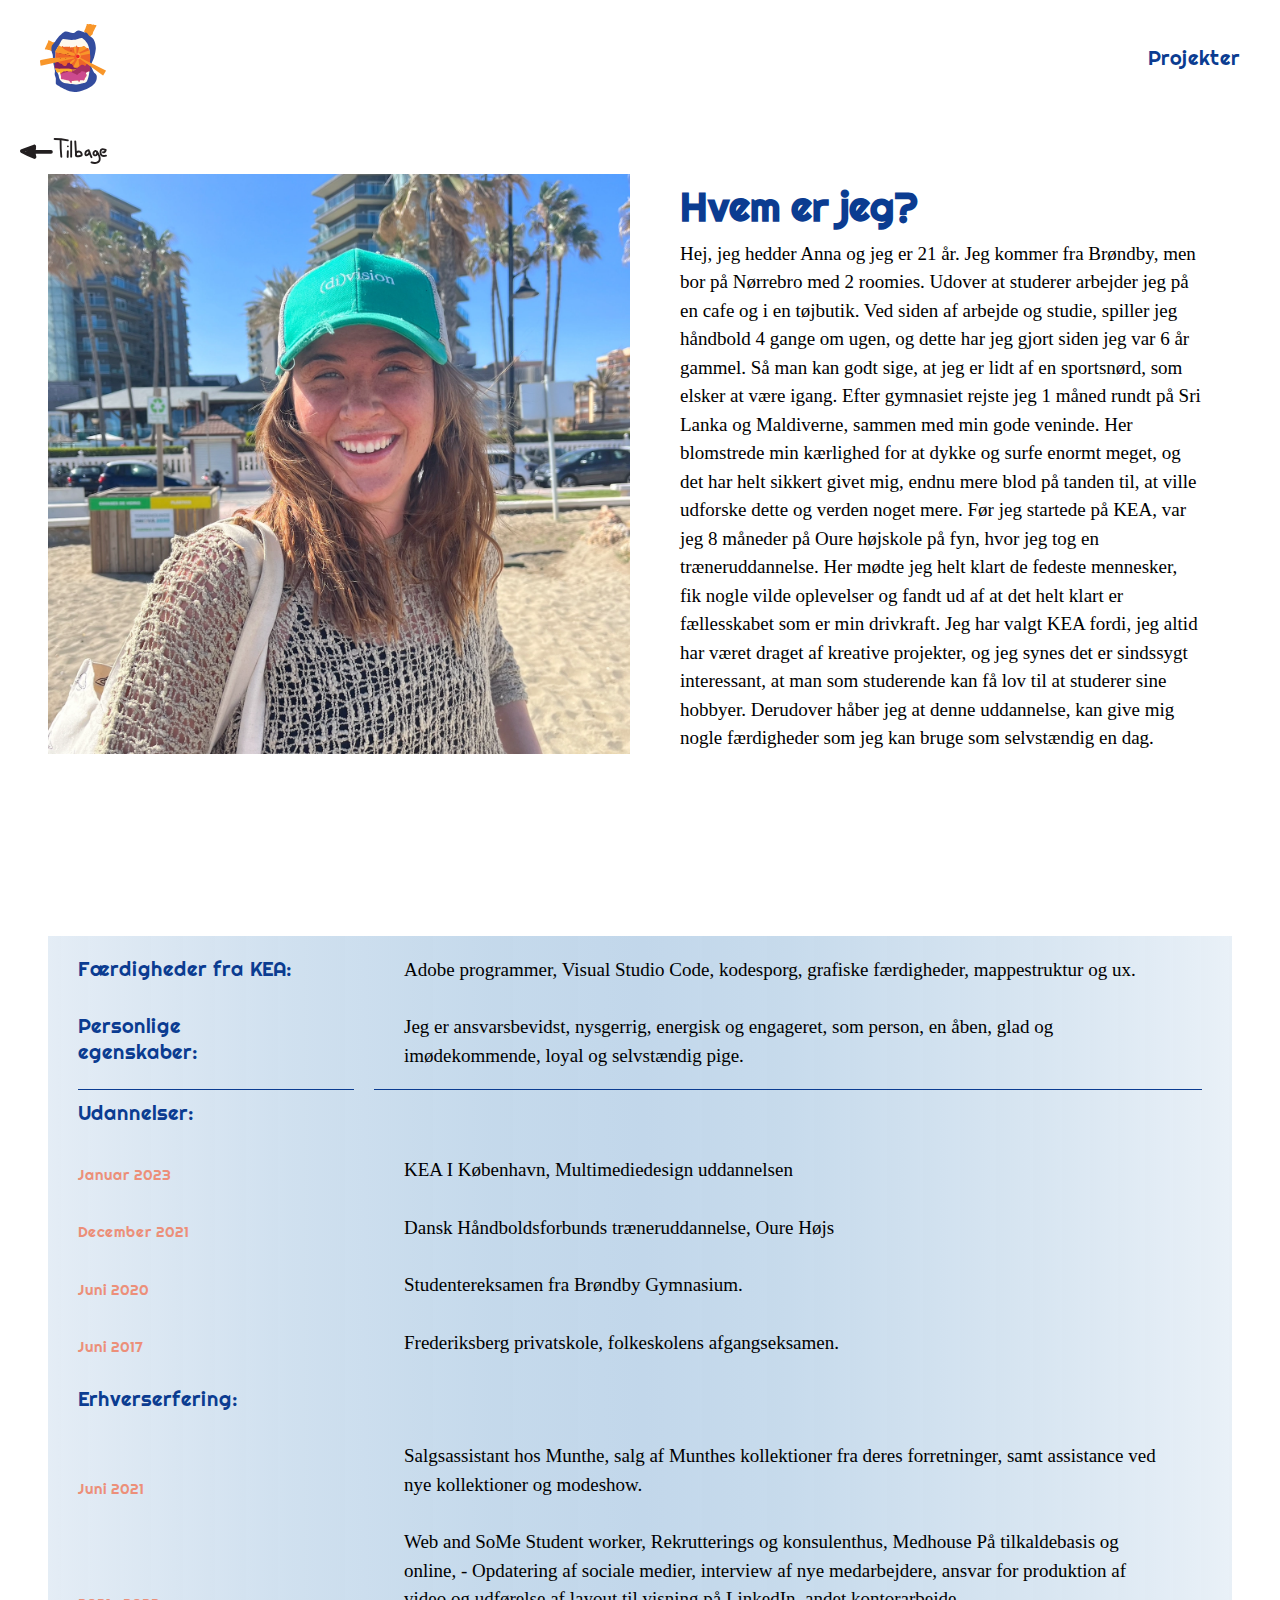
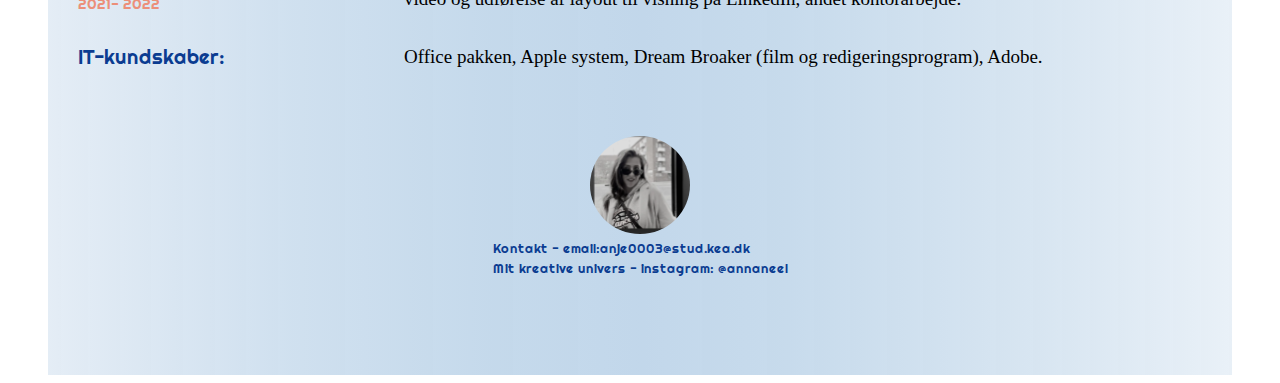
==== commit b7d35882: "færdig" ====
--- a/cv.html
+++ b/cv.html
@@ -43,11 +43,11 @@
             <div>
                 <div class="cv_box">
                     <h2>Hvem er jeg?</h2>
-                    <p class="p_cv">Hej, jeg hedder Anna, og jeg er 21 år. Jeg kommer fra Brøndby, men bor på Nørrebro
+                    <p class="p_cv">Hej, jeg hedder Anna og jeg er 21 år. Jeg kommer fra Brøndby, men bor på Nørrebro
                         med 2 roomies.
-                        Udover at studerer, arbejder jeg på en cafe og i en tøjbutik. Ved siden af arbejde og studie,
-                        spiller jeg håndbold 4 gange om ugen og dette har jeg gjort siden jeg var 6 år gammel. Så man.
-                        Kan godt sige, at jeg er lidt af en sportsnørd, som elsker at være i gang. Efter gymnasiet
+                        Udover at studerer arbejder jeg på en cafe og i en tøjbutik. Ved siden af arbejde og studie,
+                        spiller jeg håndbold 4 gange om ugen, og dette har jeg gjort siden jeg var 6 år gammel. Så man
+                        kan godt sige, at jeg er lidt af en sportsnørd, som elsker at være igang. Efter gymnasiet
                         rejste jeg 1 måned rundt på Sri Lanka og Maldiverne, sammen med min gode veninde. Her blomstrede
                         min kærlighed for at dykke og surfe enormt meget, og det har helt sikkert givet mig, endnu mere
                         blod på tanden til, at ville udforske dette og verden noget mere. Før jeg startede på KEA, var
--- a/style.css
+++ b/style.css
@@ -16,13 +16,13 @@
   font-family: "Noto Serif", serif;
   color: white;
   font-weight: 600;
-  font-size: 20px;
+  font-size: 9px;
   background-color: #0b3c91;
   margin-top: 10px;
-  margin-left: 12px;
+  margin-left: 85px;
 }
 .tilbage_knap {
-  width: 7%;
+  width: 28%;
   margin-left: 2px;
   margin-top: 30px;
   margin-bottom: 10px;
@@ -98,12 +98,14 @@
 }
 /* //////////////Forside //////////////// */
 .forside_billede {
-  width: 36%;
+  width: 75%;
   height: auto;
   display: block;
-  margin-left: 30%;
-  margin-top: -6%;
-}
+  margin-left: 53px;
+  margin-top: -17%;
+  margin-right: 30px;
+}
+
 /* /////////Om mig//////////////// */
 
 .cv_box {
@@ -111,14 +113,12 @@
   padding-top: 10px;
 }
 .cv_box_2 {
-  /* background-color: #accae3;
-  border: solid 3px #0b3c91; */
   background-image: url(billeder/bauggrund_cv.svg);
   background-size: cover;
   background-position: center;
   padding-bottom: 84px;
   padding-top: 10px;
-  margin-top: 80px;
+  margin-top: -55px;
   margin-left: 30px;
   margin-right: 30px;
 }
@@ -181,7 +181,7 @@
 }
 /* ////////Protjekt ////// */
 .protjekt_computer {
-  width: 60%;
+  width: 100%;
 }
 .grid_protjekt {
   display: grid;
@@ -190,10 +190,10 @@
   column-gap: 22%;
   row-gap: 5%;
   position: absolute;
-  top: 30%;
-  left: 34%;
+  top: 20%;
+  left: 26%;
   padding: 0 5% 0 5%;
-  width: 22%;
+  width: 38%;
 }
 
 .grid_tema2 {
@@ -219,13 +219,14 @@
 /* ////////////Tema 3/////////// */
 
 .billede_3 {
-  width: 100%;
+  width: 82%;
+  margin-bottom: 33px;
   height: auto;
   margin-left: auto;
   transition: transform 0.1s linear;
 }
 .billede_4 {
-  width: 100%;
+  width: 50%;
   height: auto;
   margin-left: auto;
 }
@@ -275,8 +276,17 @@
   margin-left: auto;
   margin-right: auto;
 }
+.grid_joystick {
+  display: grid;
+  grid-template-columns: 1fr 1fr;
+  margin-right: 30px;
+  margin-left: 30px;
+  gap: 30px;
+  margin-bottom: 41px;
+}
+
 .joystick {
-  width: 13%;
+  width: 43%;
   height: 150%;
   margin-left: auto;
   margin-right: auto;
@@ -315,7 +325,15 @@
   margin-top: 22px;
   margin-bottom: 22px;
 }
-
+.grid_spil {
+  display: grid;
+  grid-template-columns: 1fr 1fr;
+  margin-right: 30px;
+  margin-left: 30px;
+  gap: 20px;
+  margin-bottom: 41px;
+  margin-top: 71px;
+}
 /* ///////Tema 5////////// */
 
 .linje_bund {
@@ -368,9 +386,9 @@
 h5 {
   color: #fe630f;
   font-weight: 600;
-  font-size: 120px;
-  margin-left: 30%;
-  margin-top: -8px;
+  font-size: 88px;
+  margin-left: 49px;
+  margin-top: -26px;
   margin-bottom: 91px;
   font-family: "Righteous", cursive;
 }
@@ -381,7 +399,7 @@
   font-family: "Noto Serif", serif;
   margin-top: -25px;
   line-height: 1.5;
-  font-size: 19px;
+  font-size: 10px;
 }
 .p_cv {
   color: black;
@@ -389,7 +407,7 @@
   margin-right: 30px;
   font-family: "Noto Serif", serif;
   margin-top: -25px;
-  font-size: 19px;
+  font-size: 10px;
   line-height: 1.5;
 }
 .cv_p {
@@ -406,7 +424,7 @@
   margin-left: 30px;
   margin-right: 30px;
   font-family: "Righteous", cursive;
-  margin-top: -25px;
+  margin-top: 6px;
   line-height: 1.5;
   font-size: 13px;
 }
--- a/layout.css
+++ b/layout.css
@@ -37,10 +37,76 @@
     font-size: 100px;
     margin-left: 15%;
   }
+  h5 {
+    color: #fe630f;
+    font-weight: 600;
+    font-size: 120px;
+    margin-left: 30%;
+    margin-top: -8px;
+    margin-bottom: 91px;
+    font-family: "Righteous", cursive;
+  }
+  p {
+    color: black;
+    margin-left: 30px;
+    margin-right: 30px;
+    font-family: "Noto Serif", serif;
+    margin-top: -25px;
+    line-height: 1.5;
+    font-size: 19px;
+  }
+  .tilbage_knap {
+    width: 7%;
+    margin-left: 2px;
+    margin-top: 30px;
+    margin-bottom: 10px;
+  }
+  .forside_billede {
+    width: 36%;
+    height: auto;
+    display: block;
+    margin-left: 30%;
+    margin-top: -6%;
+  }
+  .p_cv {
+    color: black;
+    margin-left: 30px;
+    margin-right: 30px;
+    font-family: "Noto Serif", serif;
+    margin-top: -25px;
+    font-size: 19px;
+    line-height: 1.5;
+  }
+  .cv_box_2 {
+    background-image: url(billeder/bauggrund_cv.svg);
+    background-size: cover;
+    background-position: center;
+    padding-bottom: 84px;
+    padding-top: 10px;
+    margin-top: 80px;
+    margin-left: 30px;
+    margin-right: 30px;
+  }
+  /*
   /* //////Protjekt side///// */
   .grid_protjekt {
     row-gap: 15%;
   }
+  .grid_protjekt {
+    display: grid;
+    grid-template-columns: 1fr 1fr;
+    grid-template-rows: 1fr 1fr;
+    column-gap: 22%;
+    row-gap: 5%;
+    position: absolute;
+    top: 30%;
+    left: 34%;
+    padding: 0 5% 0 5%;
+    width: 22%;
+  }
+  .protjekt_computer {
+    width: 60%;
+  }
   /* ////////Emne 2////////////// */
   .grid_website {
     display: grid;
@@ -50,9 +116,6 @@
     gap: 20px;
     margin-bottom: 41px;
     margin-top: 10px;
-    background-image: url(billeder/bauggrund_cv.svg);
-    background-size: cover;
-    background-position: center;
   }
 
   .grid_solnedgang {
@@ -93,7 +156,18 @@
     margin-bottom: 41px;
     margin-top: 10px;
   }
-
+  .billede_4 {
+    width: 90%;
+    height: auto;
+    margin-left: auto;
+  }
+  .billede_3 {
+    width: 100%;
+    margin-bottom: 33px;
+    height: auto;
+    margin-left: auto;
+    transition: transform 0.1s linear;
+  }
   /* //////Emne 4 ///// */
   .grid_spil {
     display: grid;
@@ -185,6 +259,14 @@
     margin-bottom: 150px;
     margin-top: -155px;
   }
+  .joystick {
+    width: 13%;
+    height: 150%;
+    margin-left: auto;
+    margin-right: auto;
+    margin-top: -12%;
+  }
+
   /* ///////Emne 5//// */
   .grid_passion_video {
     display: grid;
@@ -206,4 +288,24 @@
     margin-left: 50px;
     gap: 20px;
   }
+  .p_footer {
+    color: #0b3c91;
+    margin-left: 30px;
+    margin-right: 30px;
+    font-family: "Righteous", cursive;
+    margin-top: -25px;
+    line-height: 1.5;
+    font-size: 13px;
+  }
+  .link_2 {
+    padding: 5px;
+    font-family: "Noto Serif", serif;
+    color: white;
+    font-weight: 600px;
+    font-size: 14px;
+    background-color: #0b3c91;
+    margin-top: 10px;
+    margin-left: 12px;
+    border-radius: solid 3px;
+  }
 }
--- a/burgermenu.css
+++ b/burgermenu.css
@@ -8,7 +8,7 @@
   }
 
   .logo img {
-    width: 200px;
+    width: 76px;
   }
 
   nav {
@@ -19,8 +19,6 @@
   .menu {
     display: flex;
     list-style: none;
-    margin: 0;
-    padding: 0;
   }
 
   .menu li {
@@ -34,24 +32,25 @@
   .menu a {
     display: block;
     padding: 10px;
-    color: #333;
+    color: orangered;
     text-decoration: none;
     transition: color 0.3s;
   }
 
   .menu a:hover {
-    color: #18568c;
+    color: orangered;
   }
   .burger {
-    width: 30px;
+    width: 40px;
     height: 20px;
     cursor: pointer;
+    margin-bottom: 29px;
   }
 
   .burger .line {
     width: 100%;
     height: 2px;
-    background-color: #333;
+    background-color: orangered;
     margin-bottom: 5px;
   }
   .burger {
@@ -77,12 +76,11 @@
 
   nav.active .menu {
     display: block;
-    background-color: #82b0d9c2;
+    background-color: blue;
     position: absolute;
-    top: 60px;
+    top: 133px;
     left: 0;
     width: 100%;
-    box-shadow: 0 0 10px rgba(0, 0, 0, 0.1);
   }
 
   nav.active .menu li {
@@ -93,7 +91,4 @@
     text-align: center;
     font-size: 24px;
   }
-  .logo img {
-    width: 150px;
-  }
 }
